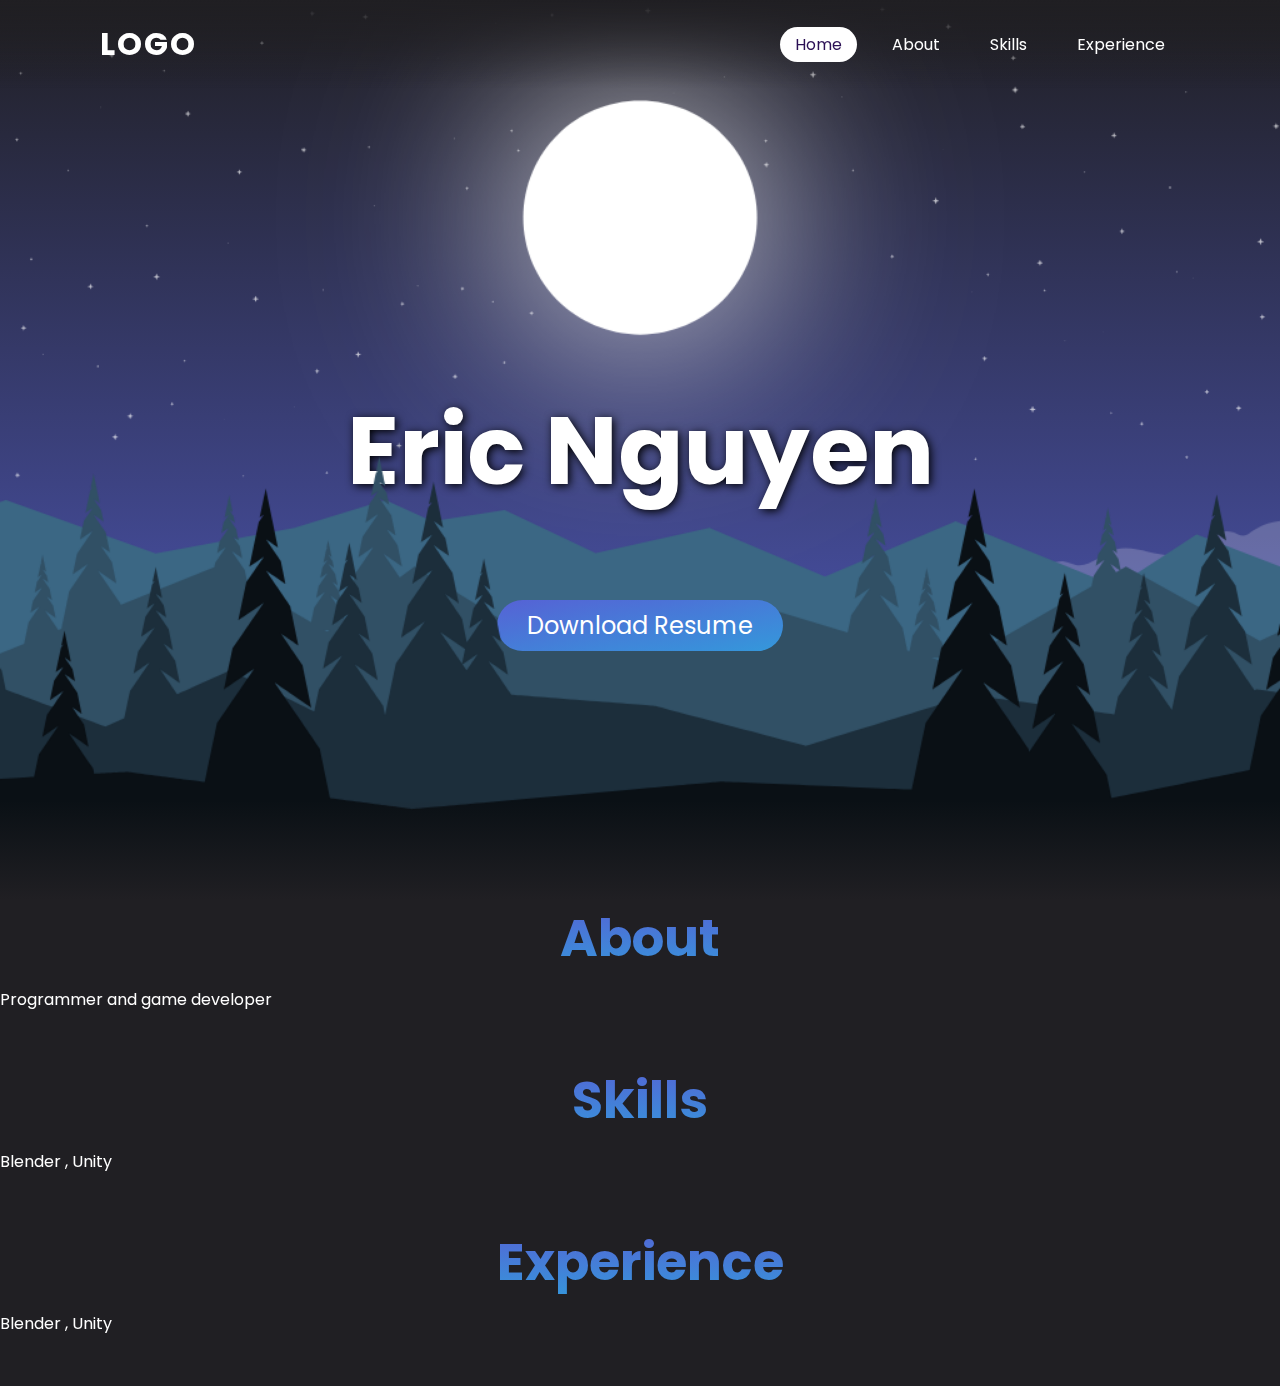
==== index.html @ a5fc2a97 "Rename myWebsite.html to index.html" ====
<!doctype html>
<html>

<head>
    <title>Eric Nguyen</title>
    <link rel="stylesheet" type="text/css" href="style.css">
</head>

<body>
    <header>
        <a href="#" class="logo">Logo</a>
        <ul>
            <li><a href="#" class="active">Home</a></li>
            <li><a href="#">About</a></li>
            <li><a href="#">Skills</a></li>
            <li><a href="#">Experience</a></li>
        </ul>
    </header>
    <div id="progressbar"></div>
    <div id="scrollPath"></div>
    <section id="home">
        <img src="stars.png" id="stars">
        <img src="moon.png" id="moon">
        <img src="l1.png" id="l1">
        <img src="l2.png" id="l2">
        <img src="l3.png" id="l3">
        <img src="l4.png" id="l4">
        <img src="fog2.png" id="fog">
        <h2 id="text">Eric Nguyen</h2>
        <a href="#" id="btn">Download Resume</a>
    </section>
    <div class="container" id="sec">
       
            <h2>About</h2>
            <p>Programmer and game developer</p><br><br>
        
       
            <h2>Skills</h2>
            <p>Blender , Unity</p><br><br>
     
      
            <h2>Experience</h2>
            <p>Blender , Unity</p><br><br>
      
    </div>

    <script>
        let stars = document.getElementById("stars");
        let moon = document.getElementById("moon");
        let l1 = document.getElementById("l1");
        let l2 = document.getElementById("l2");
        let l3 = document.getElementById("l3");
        let l4 = document.getElementById("l4");
        let fog = document.getElementById("fog");
        let text = document.getElementById("text");
        let btn = document.getElementById("btn");

        window.addEventListener("scroll", function () {
            let value = window.scrollY;
            stars.style.left = value * .25 + "px";
            moon.style.top = value * 1.05 + "px";
            btn.style.marginTop = value * .5 + "px";

            fog.style.top = value * -.2 + "px";
            // fog.style.opacity=value*-.01;

            l1.style.top = value * .1 + "px";
            l2.style.top = value * .05 + "px";
            l3.style.top = value * .02 + "px";

        })


    </script>
    <!-- <script>
        //scrollbar
        let progress = document.getElementById("progressbar");
        let totalHeight = document.body.scrollHeight - window.innerHeight;
        window.onscroll = function () {
            let progressHeight = (window.pageYOffset / totalHeight) * 100;
            progress.style.height = progressHeight + "%";
        }
    </script> -->
</body>

</html>
---- style.css ----
@import url("https://fonts.googleapis.com/css?family=Poppins:300, 400, 500, 600, 700, 800, 900&display=swap");

* {
    margin: 0;
    padding: 0;
    box-sizing: border-box;
    font-family: "Poppins", sans-serif;
    scroll-behavior: smooth;
}
/* id=#
class = . */
/*
body {
    min-height: 100vh;
    overflow-x:hidden ;
    background: linear-gradient(#201f23, #5662D5);
    /*9b59b6
    5662D5 - what we had before
    343865 - from sky
    
}
*/
header {
    position: fixed;
    top: 0;
    left: 0;
    width: 100%;
    padding: 20px 100px;
    display: flex;
    justify-content: space-between;
    align-items: center;
    z-index: 10000;
    background: linear-gradient(to bottom, #201f23, transparent);
}


header .logo {
    color: #fff;
    font-weight: 700;
    text-decoration: none;
    font-size: 2em;
    text-transform: uppercase;
    letter-spacing: 2px;
}

header ul {
    display: flex;
    justify-content: center;
    align-items: center;
}

header ul li {
    list-style: none;
    margin-left: 20px;
}

header ul li a {
    text-decoration: none;
    padding: 6px 15px;
    color: #fff;
    border-radius: 20px;
}

header ul li a:hover,
header ul li a.active {
    background: #fff;
    color: #2b1055;
}
.container {
    background: #201f23;

}
#home {
    min-height: 100vh;
    overflow-x: hidden;
    background: linear-gradient(#201f23, #5662D5);

    position: relative;
    width: 100%;
    height: 100vh;
    padding: 100px;
    display: flex;
    justify-content: center;
    align-items: center;
}

section {
    position: relative;
    width: 100%;
    height: 100vh;
    padding: 100px;
    display: flex;
    justify-content: center;
    align-items: center;
    overflow: hidden;
}

section::before {
    content: "";
    position: absolute;
    bottom: 0;
    width: 100%;
    height: 100px;
    background: linear-gradient(to top, #201f23, transparent);
    z-index: 20;

}

section img {
    position: absolute;
    top: 0;
    left: 0;
    width: 100%;
    height: 100%;
    object-fit: cover;
    pointer-events: none;
}
/*#region Imagines*/
section img#stars {
    z-index: 3;
}
section img#fog {
    z-index: 4;
}
section img#moon {
    mix-blend-mode: screen;
    transform: translateY(-200px);
    z-index: 5;
    /* transition: .1s; */
}
section img#l1 {
    z-index: 6;
}
section img#l2 {
    z-index: 8;
}
section img#l3 {
    z-index: 10;
}
section img#l4 {
    z-index: 11;
}
/*#endregion */
#text {
    position: absolute;
    color: #fff;
    white-space: nowrap;
    font-size: 7.5vw;
    z-index: 7;
    text-shadow: 2px 2px 10px #000000;
}

#btn {
    text-decoration: none;
    display: inline-block;
    padding: 8px 30px;
    border-radius: 40px;
    background: linear-gradient(to bottom right, #5662D5, #3498db);
    color: white;
    font-size: 1.5em;
    z-index: 9;
    transform: translateY(175px);
    transition: .25s;
}

.sec {
    position: relative;
    padding: 100px;
    background: #201f23;
    z-index: 30;
}

.container h2 {
    font-size: 4vw;
    margin-bottom: 10px;
    text-align: center;
    background: linear-gradient(to bottom, #5662D5, #3498db);
    -webkit-background-clip: text;
    -webkit-text-fill-color: transparent;
}

.container p {
    font-size: 1em;
    color: #fff;
}

::-webkit-scrollbar {
    width: .4vw;
}

::-webkit-scrollbar-thumb {
    background: linear-gradient(#5662D5, #3498db);
    border-radius: 10px;
}

::-webkit-scrollbar-track {
    background-color: #201f23;
}
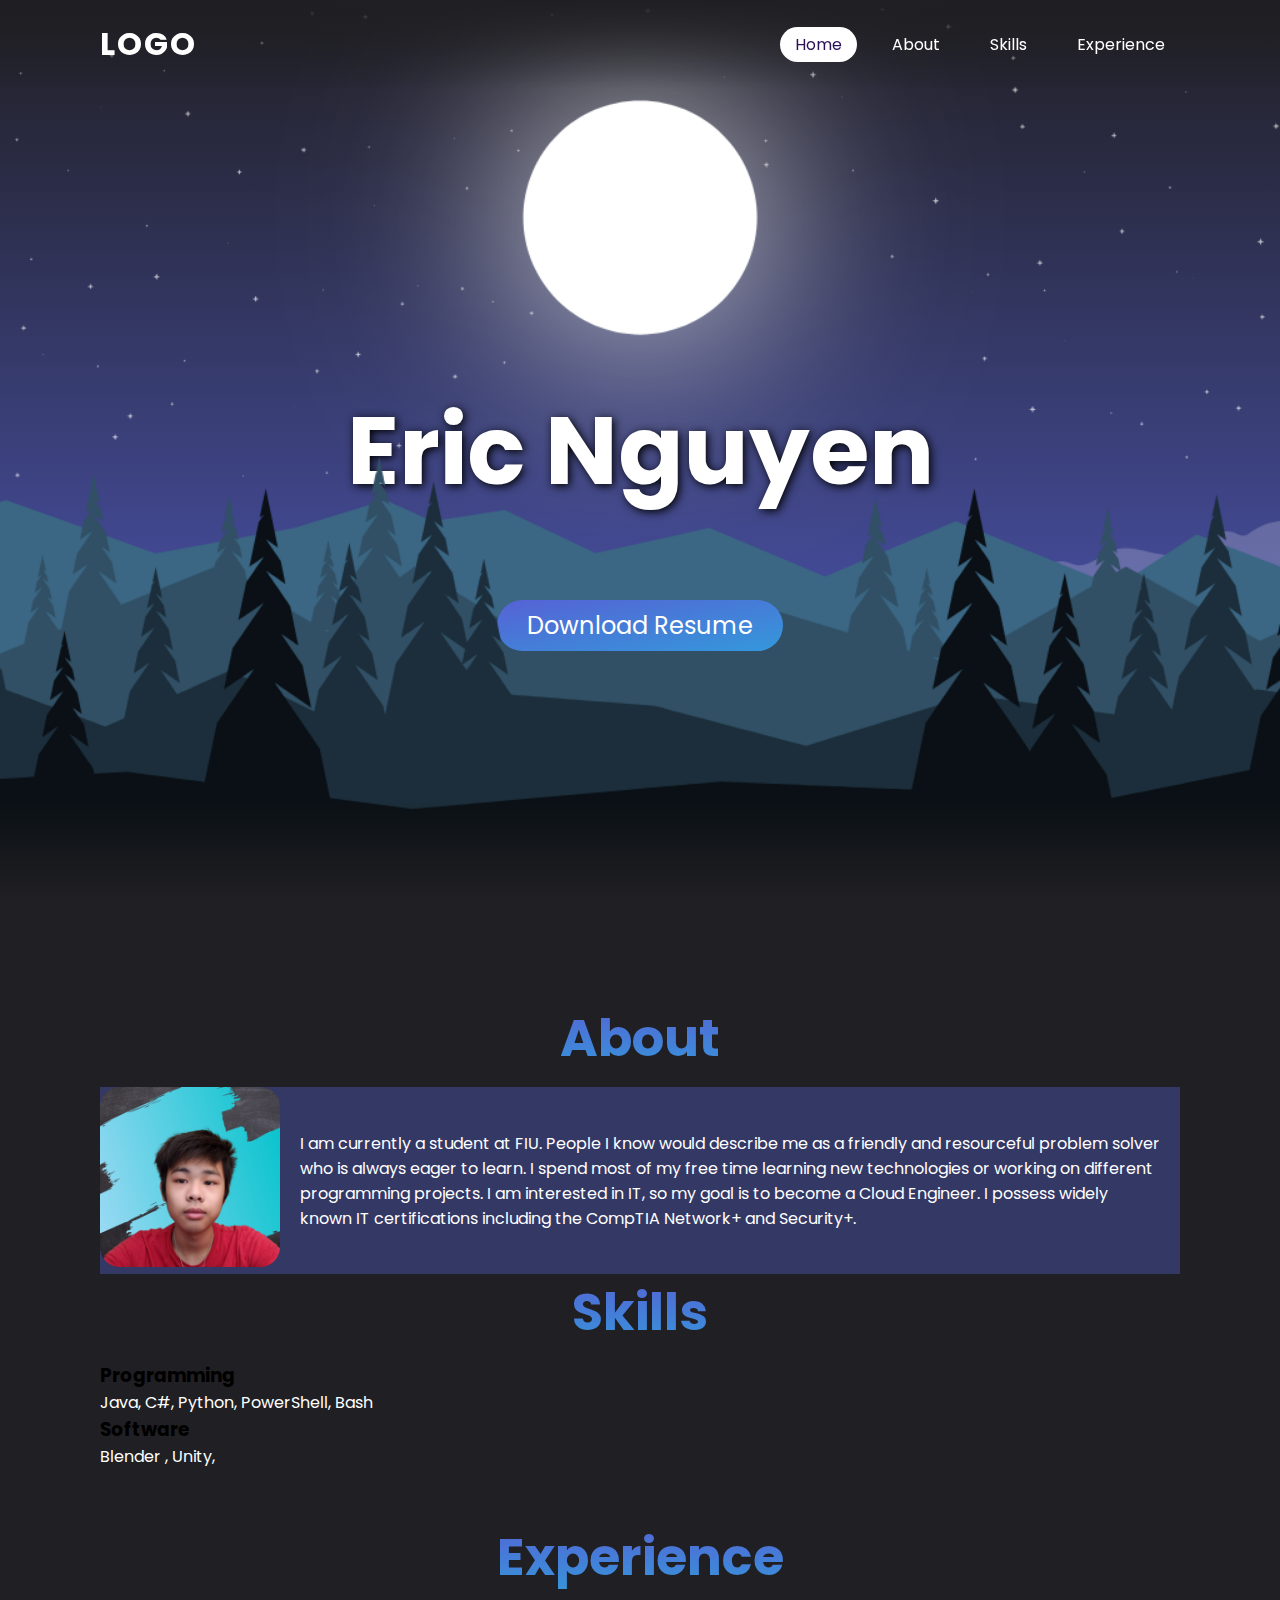
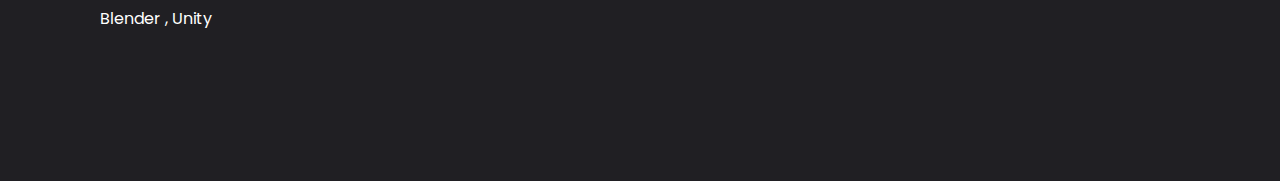
==== commit 659daffa: "Added content to about" ====
--- a/index.html
+++ b/index.html
@@ -1,76 +1,91 @@
-<!doctype html>
+<!DOCTYPE html>
 <html>
+  <head>
+    <title>Eric Nguyen</title>
+    <link rel="stylesheet" type="text/css" href="style.css" />
+  </head>
 
-<head>
-    <title>Eric Nguyen</title>
-    <link rel="stylesheet" type="text/css" href="style.css">
-</head>
-
-<body>
+  <body>
     <header>
-        <a href="#" class="logo">Logo</a>
-        <ul>
-            <li><a href="#" class="active">Home</a></li>
-            <li><a href="#">About</a></li>
-            <li><a href="#">Skills</a></li>
-            <li><a href="#">Experience</a></li>
-        </ul>
+      <a href="#" class="logo">Logo</a>
+      <ul>
+        <li><a href="#" class="active">Home</a></li>
+        <li><a href="#">About</a></li>
+        <li><a href="#">Skills</a></li>
+        <li><a href="#">Experience</a></li>
+      </ul>
     </header>
     <div id="progressbar"></div>
     <div id="scrollPath"></div>
     <section id="home">
-        <img src="stars.png" id="stars">
-        <img src="moon.png" id="moon">
-        <img src="l1.png" id="l1">
-        <img src="l2.png" id="l2">
-        <img src="l3.png" id="l3">
-        <img src="l4.png" id="l4">
-        <img src="fog2.png" id="fog">
-        <h2 id="text">Eric Nguyen</h2>
-        <a href="#" id="btn">Download Resume</a>
+      <img src="stars.png" id="stars" />
+      <img src="moon.png" id="moon" />
+      <img src="l1.png" id="l1" />
+      <img src="l2.png" id="l2" />
+      <img src="l3.png" id="l3" />
+      <img src="l4.png" id="l4" />
+      <img src="fog2.png" id="fog" />
+      <h2 id="text">Eric Nguyen</h2>
+      <a href="#" id="btn">Download Resume</a>
     </section>
-    <div class="container" id="sec">
-       
-            <h2>About</h2>
-            <p>Programmer and game developer</p><br><br>
-        
-       
-            <h2>Skills</h2>
-            <p>Blender , Unity</p><br><br>
-     
+    <div class="container">
+      <h2>About</h2>
+      <!--list certifications with logo under about section-->
+      <div class="card">
+        <div class="profilepic">
+          <img src="profile.png" />
+        </div>
+        <div class="about-text">
+          <p>
+            I am currently a student at FIU. People I know would describe me as
+            a friendly and resourceful problem solver who is always eager to
+            learn. I spend most of my free time learning new technologies or
+            working on different programming projects. I am interested in IT, so
+            my goal is to become a Cloud Engineer. I possess widely known IT
+            certifications including the CompTIA Network+ and Security+.
+          </p>
+          <br /><br />
+        </div>
+      </div>
+
+
       
-            <h2>Experience</h2>
-            <p>Blender , Unity</p><br><br>
-      
+      <h2>Skills</h2>
+      <h3>Programming</h3>
+      <p>Java, C#, Python, PowerShell, Bash</p>
+      <h3>Software</h3>
+      <p>Blender , Unity,</p>
+      <br /><br />
+
+      <h2>Experience</h2>
+      <p>Blender , Unity</p>
+      <br /><br />
     </div>
 
     <script>
-        let stars = document.getElementById("stars");
-        let moon = document.getElementById("moon");
-        let l1 = document.getElementById("l1");
-        let l2 = document.getElementById("l2");
-        let l3 = document.getElementById("l3");
-        let l4 = document.getElementById("l4");
-        let fog = document.getElementById("fog");
-        let text = document.getElementById("text");
-        let btn = document.getElementById("btn");
+      let stars = document.getElementById("stars");
+      let moon = document.getElementById("moon");
+      let l1 = document.getElementById("l1");
+      let l2 = document.getElementById("l2");
+      let l3 = document.getElementById("l3");
+      let l4 = document.getElementById("l4");
+      let fog = document.getElementById("fog");
+      let text = document.getElementById("text");
+      let btn = document.getElementById("btn");
 
-        window.addEventListener("scroll", function () {
-            let value = window.scrollY;
-            stars.style.left = value * .25 + "px";
-            moon.style.top = value * 1.05 + "px";
-            btn.style.marginTop = value * .5 + "px";
+      window.addEventListener("scroll", function () {
+        let value = window.scrollY;
+        stars.style.left = value * 0.25 + "px";
+        moon.style.top = value * 1.05 + "px";
+        btn.style.marginTop = value * 0.5 + "px";
 
-            fog.style.top = value * -.2 + "px";
-            // fog.style.opacity=value*-.01;
+        fog.style.top = value * -0.2 + "px";
+        // fog.style.opacity=value*-.01;
 
-            l1.style.top = value * .1 + "px";
-            l2.style.top = value * .05 + "px";
-            l3.style.top = value * .02 + "px";
-
-        })
-
-
+        l1.style.top = value * 0.1 + "px";
+        l2.style.top = value * 0.05 + "px";
+        l3.style.top = value * 0.02 + "px";
+      });
     </script>
     <!-- <script>
         //scrollbar
@@ -81,6 +96,5 @@
             progress.style.height = progressHeight + "%";
         }
     </script> -->
-</body>
-
+  </body>
 </html>
--- a/style.css
+++ b/style.css
@@ -20,6 +20,7 @@
     
 }
 */
+/*#region Header*/
 header {
     position: fixed;
     top: 0;
@@ -66,9 +67,23 @@
     background: #fff;
     color: #2b1055;
 }
-.container {
-    background: #201f23;
-
+/*#endregion*/
+.card{
+    display: flex;
+    justify-content: center;
+    align-items: center;
+    min-height: 20vh;
+    background: #343865;
+}
+.about-text{
+    display: flex;
+    justify-content:center;
+    padding: 20px;
+}
+.profilepic img{
+    width: 20vh;
+    height: 20vh;
+    border-radius: 20px;
 }
 #home {
     min-height: 100vh;
@@ -102,7 +117,7 @@
     width: 100%;
     height: 100px;
     background: linear-gradient(to top, #201f23, transparent);
-    z-index: 20;
+    z-index: 30;
 
 }
 
@@ -163,7 +178,8 @@
     transition: .25s;
 }
 
-.sec {
+.container { 
+    /* everything under home section */
     position: relative;
     padding: 100px;
     background: #201f23;
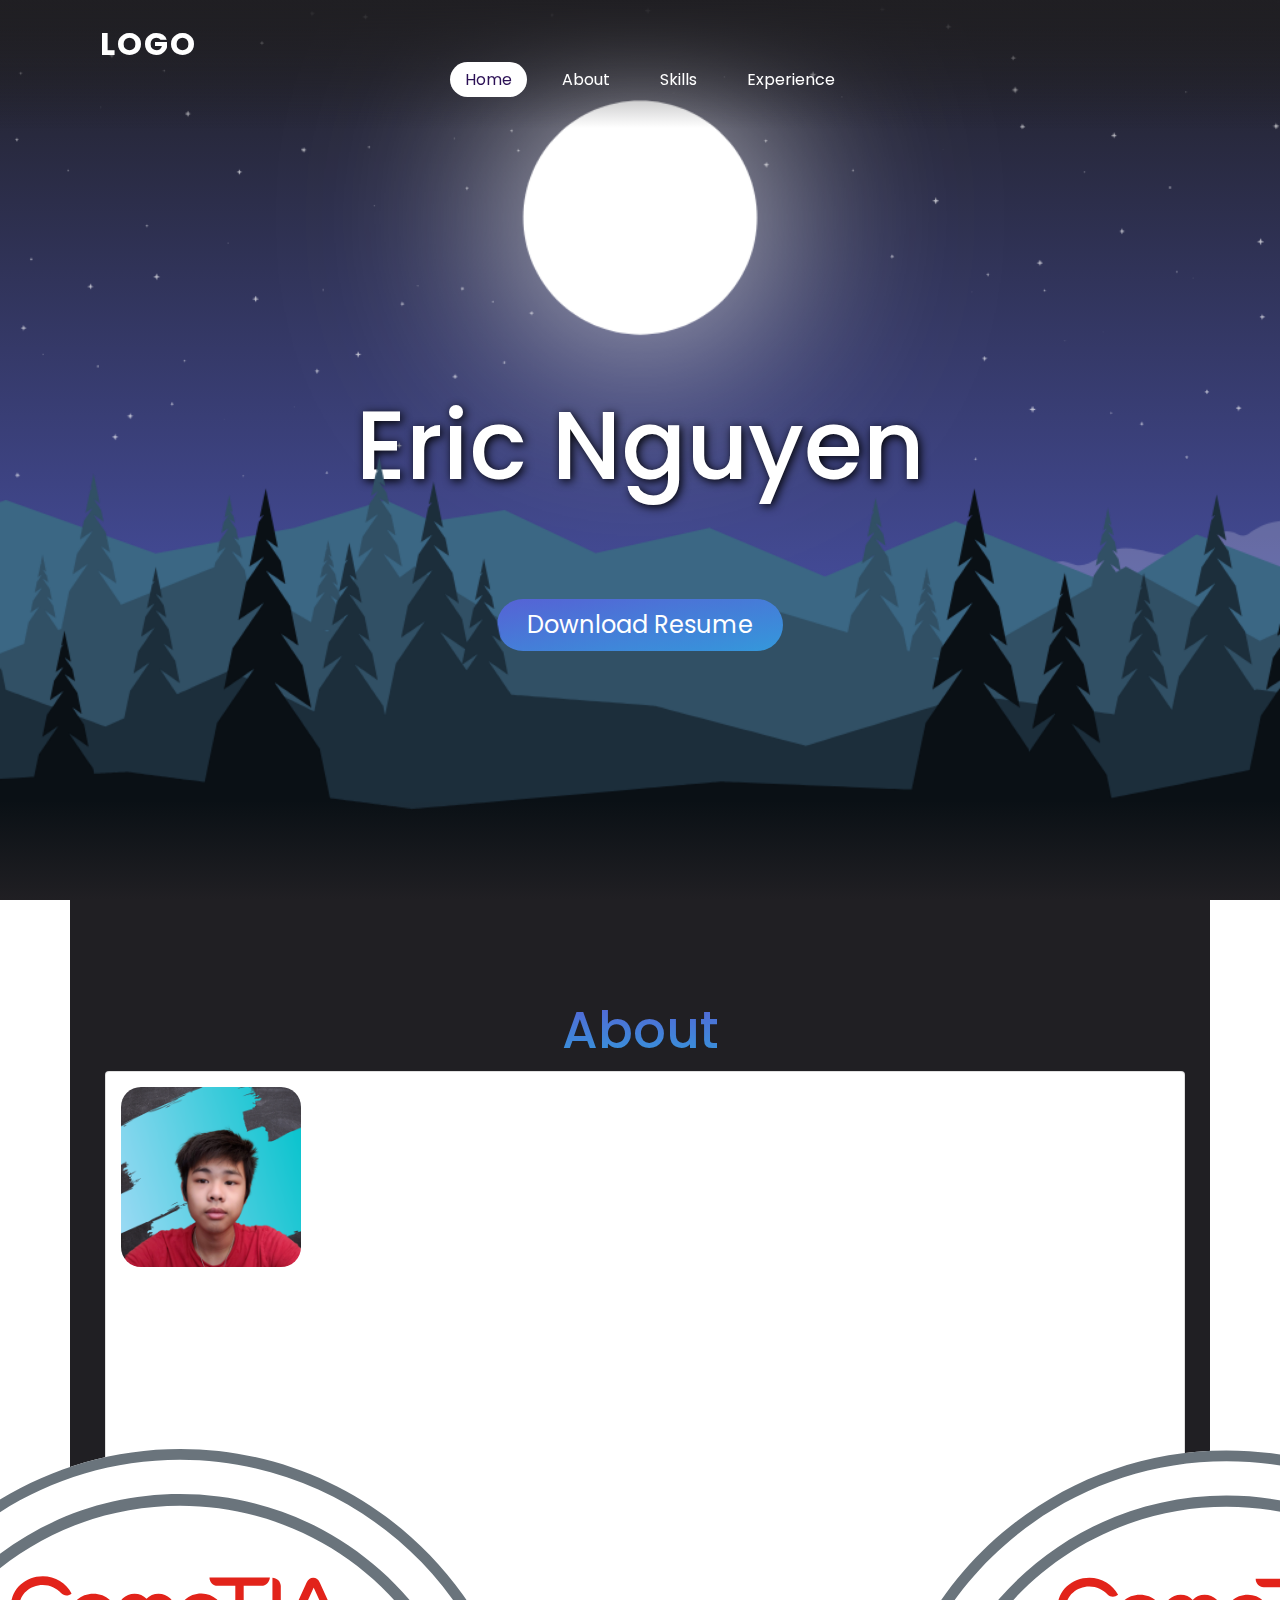
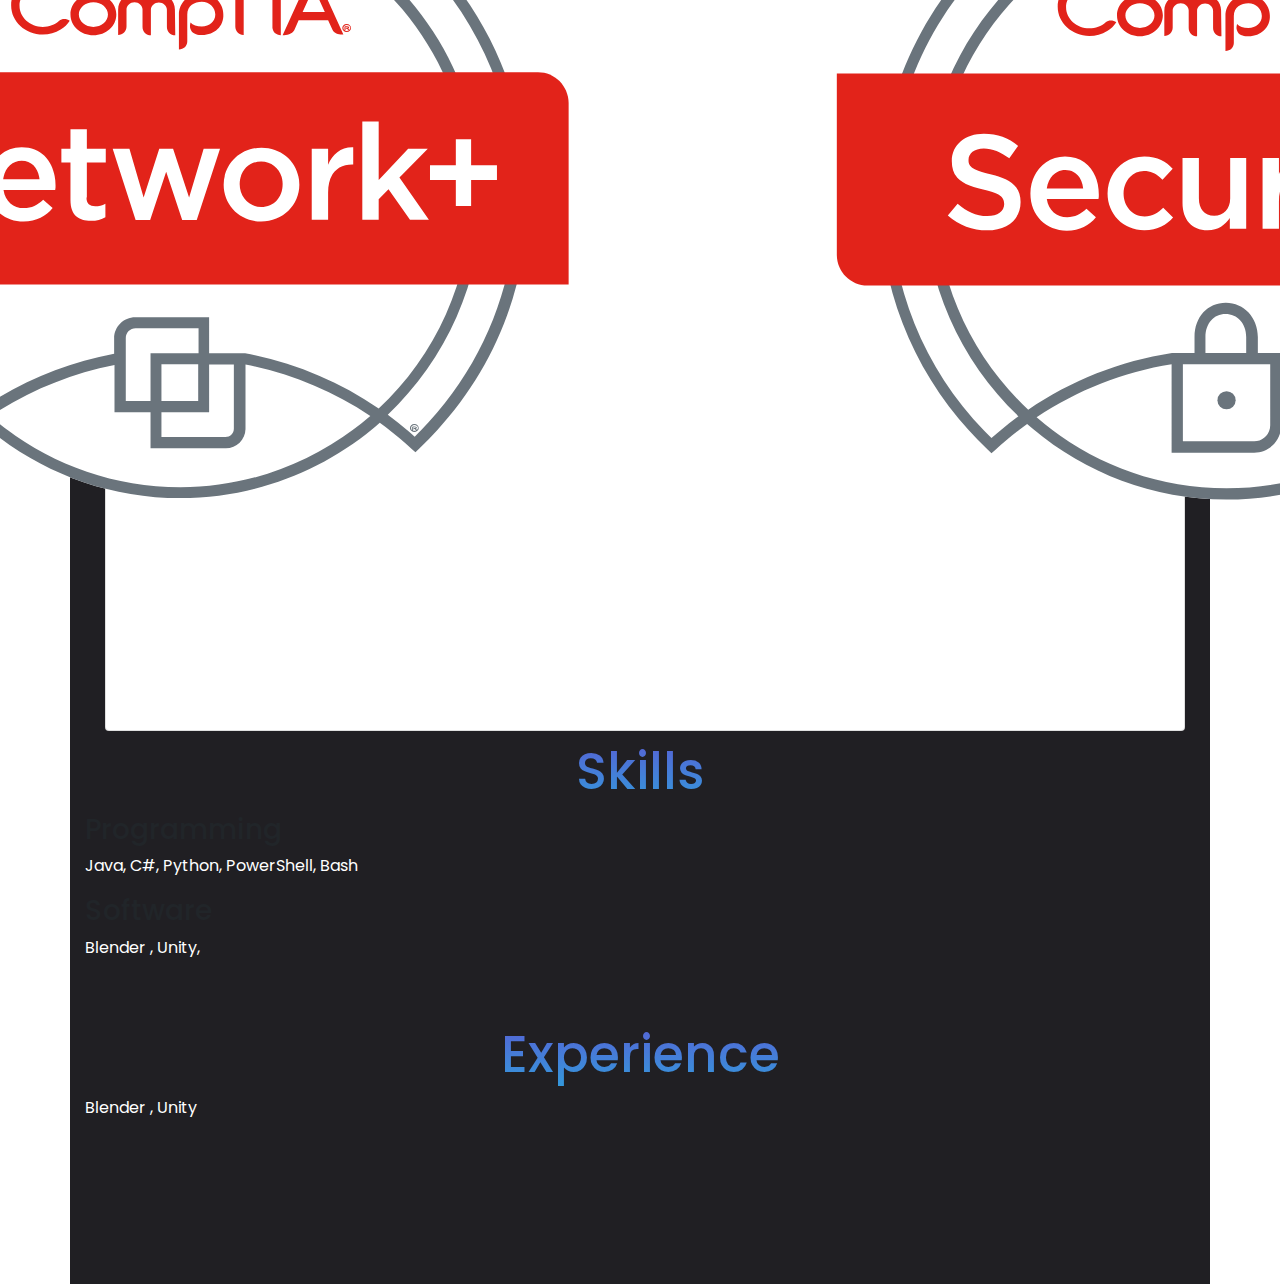
==== commit 9f2fcab6: "implemented bootstrap" ====
--- a/index.html
+++ b/index.html
@@ -3,6 +3,12 @@
   <head>
     <title>Eric Nguyen</title>
     <link rel="stylesheet" type="text/css" href="style.css" />
+    <link
+      rel="stylesheet"
+      href="https://cdn.jsdelivr.net/npm/bootstrap@4.0.0/dist/css/bootstrap.min.css"
+      integrity="sha384-Gn5384xqQ1aoWXA+058RXPxPg6fy4IWvTNh0E263XmFcJlSAwiGgFAW/dAiS6JXm"
+      crossorigin="anonymous"
+    />
   </head>
 
   <body>
@@ -39,17 +45,19 @@
           <p>
             I am currently a student at FIU. People I know would describe me as
             a friendly and resourceful problem solver who is always eager to
-            learn. I spend most of my free time learning new technologies or
-            working on different programming projects. I am interested in IT, so
-            my goal is to become a Cloud Engineer. I possess widely known IT
-            certifications including the CompTIA Network+ and Security+.
+            learn. <br /><br />I spend most of my free time learning new
+            technologies or working on different programming projects. I am
+            interested in IT, so my goal is to become a Cloud Engineer. I
+            possess widely known IT certifications including the CompTIA
+            Network+ and Security+.
           </p>
           <br /><br />
+
+          <img class="align-bottom" src="networkplus.svg" />
+          <img class="align-bottom" src="securityplus.svg" />
         </div>
       </div>
 
-
-      
       <h2>Skills</h2>
       <h3>Programming</h3>
       <p>Java, C#, Python, PowerShell, Bash</p>
@@ -87,14 +95,21 @@
         l3.style.top = value * 0.02 + "px";
       });
     </script>
-    <!-- <script>
-        //scrollbar
-        let progress = document.getElementById("progressbar");
-        let totalHeight = document.body.scrollHeight - window.innerHeight;
-        window.onscroll = function () {
-            let progressHeight = (window.pageYOffset / totalHeight) * 100;
-            progress.style.height = progressHeight + "%";
-        }
-    </script> -->
+
+    <script
+      src="https://code.jquery.com/jquery-3.2.1.slim.min.js"
+      integrity="sha384-KJ3o2DKtIkvYIK3UENzmM7KCkRr/rE9/Qpg6aAZGJwFDMVNA/GpGFF93hXpG5KkN"
+      crossorigin="anonymous"
+    ></script>
+    <script
+      src="https://cdn.jsdelivr.net/npm/popper.js@1.12.9/dist/umd/popper.min.js"
+      integrity="sha384-ApNbgh9B+Y1QKtv3Rn7W3mgPxhU9K/ScQsAP7hUibX39j7fakFPskvXusvfa0b4Q"
+      crossorigin="anonymous"
+    ></script>
+    <script
+      src="https://cdn.jsdelivr.net/npm/bootstrap@4.0.0/dist/js/bootstrap.min.js"
+      integrity="sha384-JZR6Spejh4U02d8jOt6vLEHfe/JQGiRRSQQxSfFWpi1MquVdAyjUar5+76PVCmYl"
+      crossorigin="anonymous"
+    ></script>
   </body>
 </html>
--- a/style.css
+++ b/style.css
@@ -68,17 +68,39 @@
     color: #2b1055;
 }
 /*#endregion*/
-.card{
+/* .card{
     display: flex;
     justify-content: center;
     align-items: center;
     min-height: 20vh;
     background: #343865;
+} */
+.card
+{
+    position: relative;
+    margin: 10px;
+    padding: 15px;
+    display: flex;
+    margin-left: 20px;
+    /* background: #343865; */
+}
+@media (max-width:991px) {
+    .card{
+        flex-direction: column;
+    }
 }
 .about-text{
     display: flex;
     justify-content:center;
-    padding: 20px;
+}
+.certlogo{
+    height: 100px;
+    width: 100px;
+    flex-wrap: wrap;
+}
+.profilepic{
+    max-width: 150px;
+    flex: 0 0 150px;
 }
 .profilepic img{
     width: 20vh;
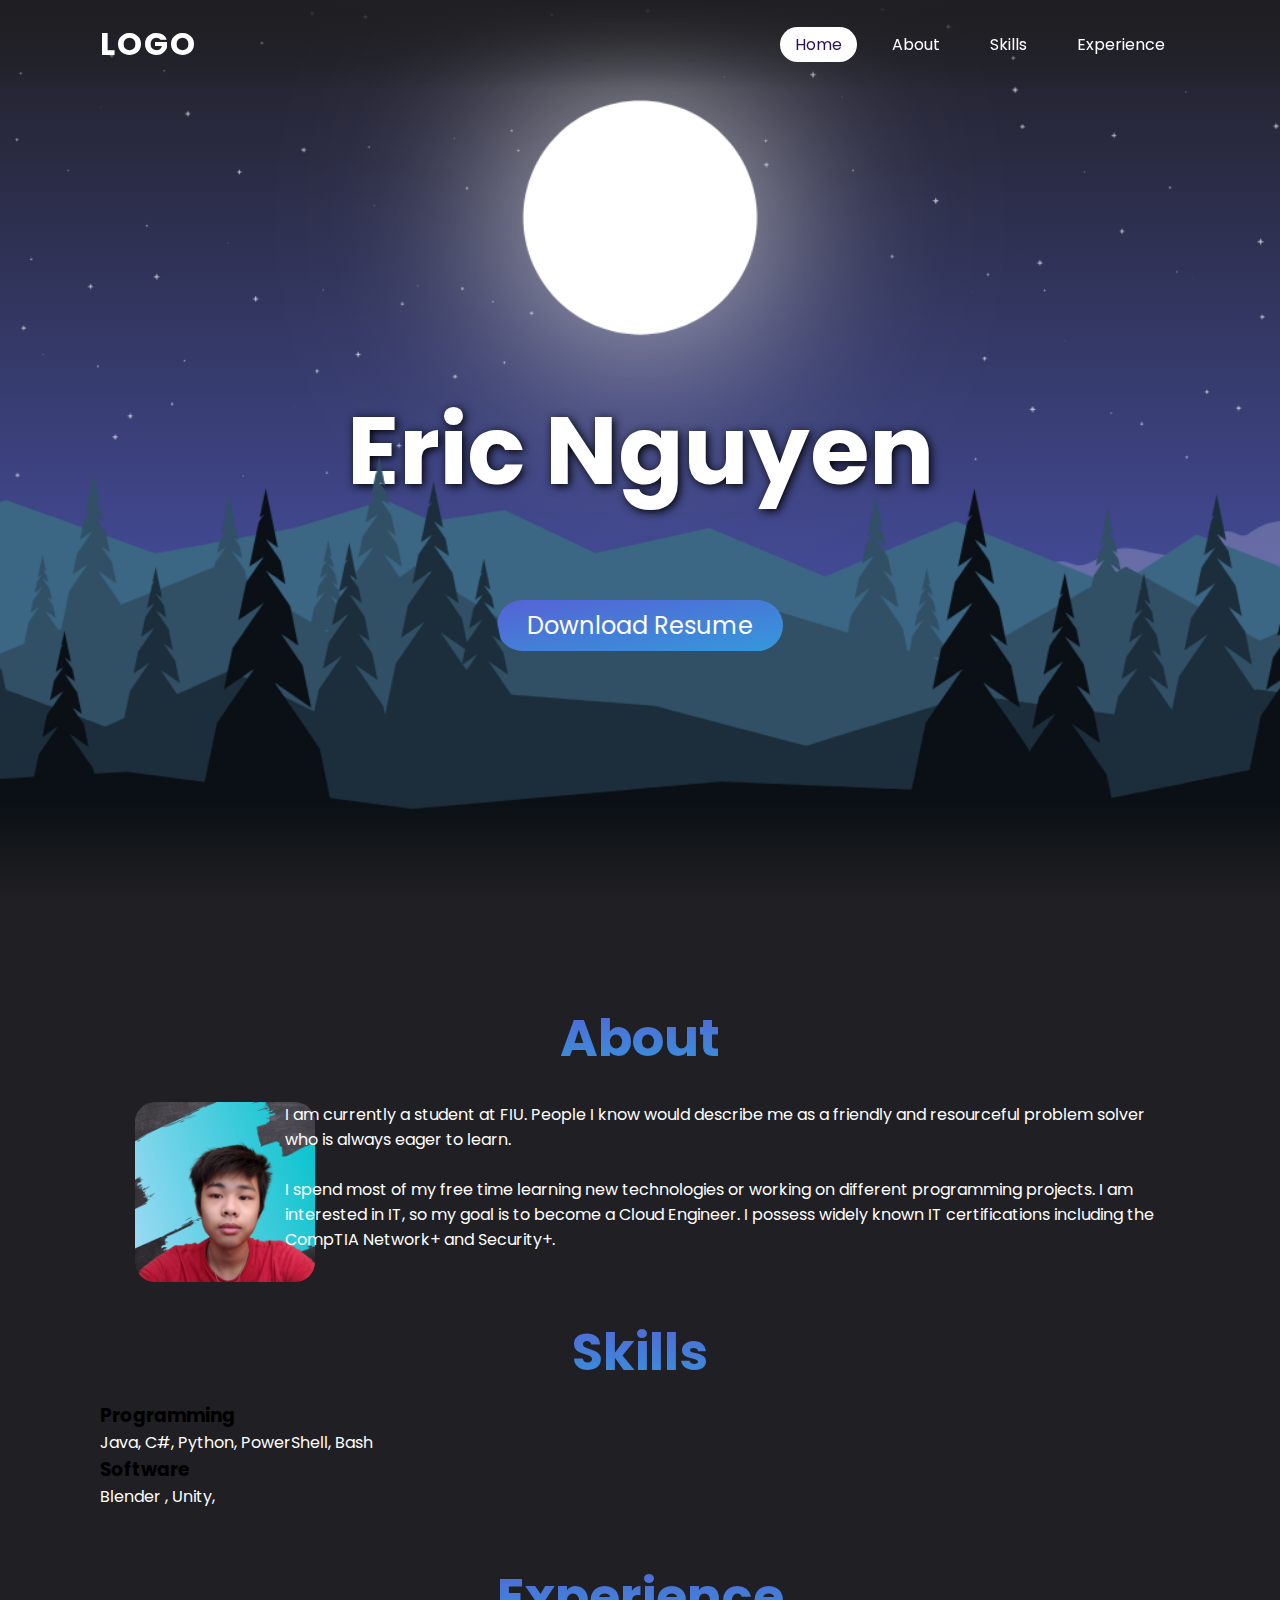
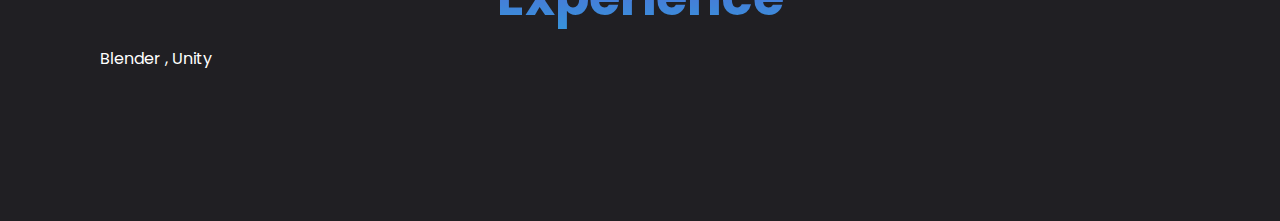
==== commit cc788c4c: "revert to working version without bootstrap" ====
--- a/index.html
+++ b/index.html
@@ -3,12 +3,12 @@
   <head>
     <title>Eric Nguyen</title>
     <link rel="stylesheet" type="text/css" href="style.css" />
-    <link
+    <!-- <link
       rel="stylesheet"
       href="https://cdn.jsdelivr.net/npm/bootstrap@4.0.0/dist/css/bootstrap.min.css"
       integrity="sha384-Gn5384xqQ1aoWXA+058RXPxPg6fy4IWvTNh0E263XmFcJlSAwiGgFAW/dAiS6JXm"
       crossorigin="anonymous"
-    />
+    /> -->
   </head>
 
   <body>
@@ -53,8 +53,7 @@
           </p>
           <br /><br />
 
-          <img class="align-bottom" src="networkplus.svg" />
-          <img class="align-bottom" src="securityplus.svg" />
+        
         </div>
       </div>
 
@@ -96,7 +95,7 @@
       });
     </script>
 
-    <script
+    <!-- <script
       src="https://code.jquery.com/jquery-3.2.1.slim.min.js"
       integrity="sha384-KJ3o2DKtIkvYIK3UENzmM7KCkRr/rE9/Qpg6aAZGJwFDMVNA/GpGFF93hXpG5KkN"
       crossorigin="anonymous"
@@ -110,6 +109,6 @@
       src="https://cdn.jsdelivr.net/npm/bootstrap@4.0.0/dist/js/bootstrap.min.js"
       integrity="sha384-JZR6Spejh4U02d8jOt6vLEHfe/JQGiRRSQQxSfFWpi1MquVdAyjUar5+76PVCmYl"
       crossorigin="anonymous"
-    ></script>
+    ></script> -->
   </body>
 </html>
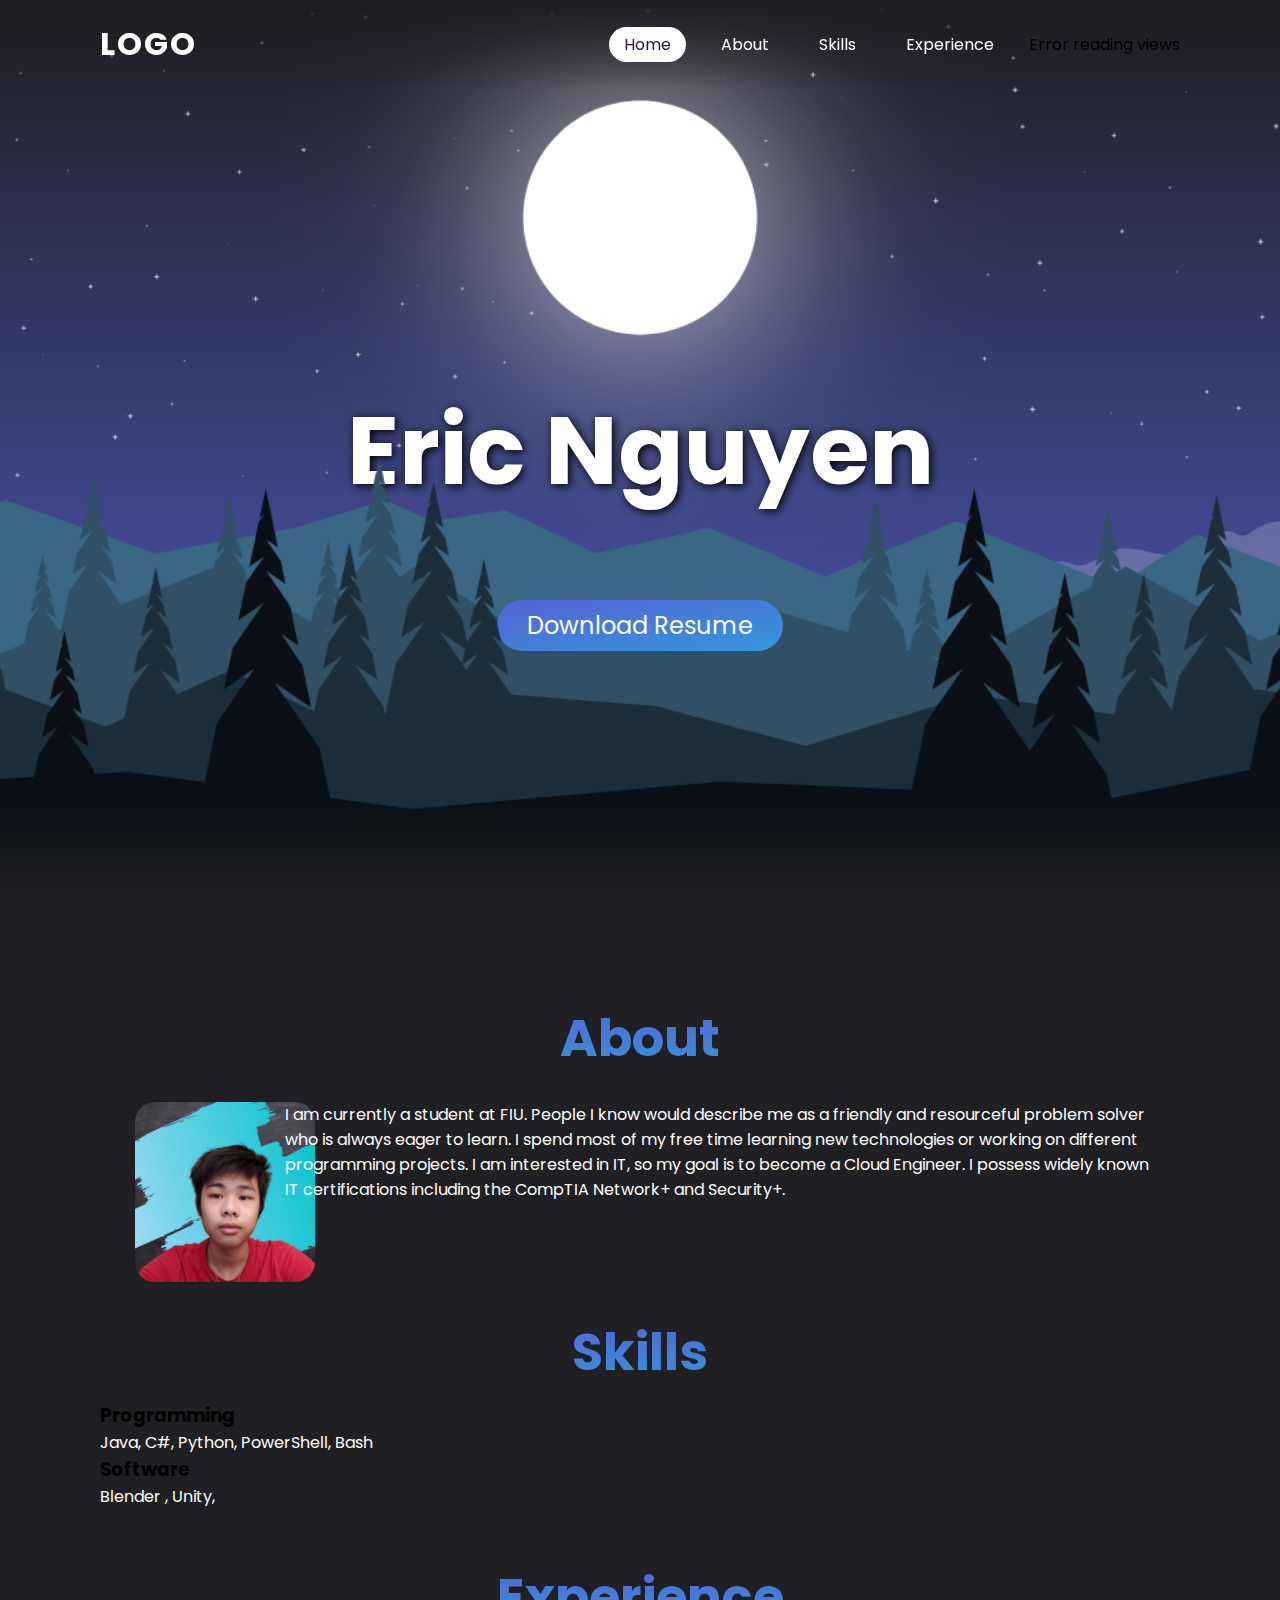
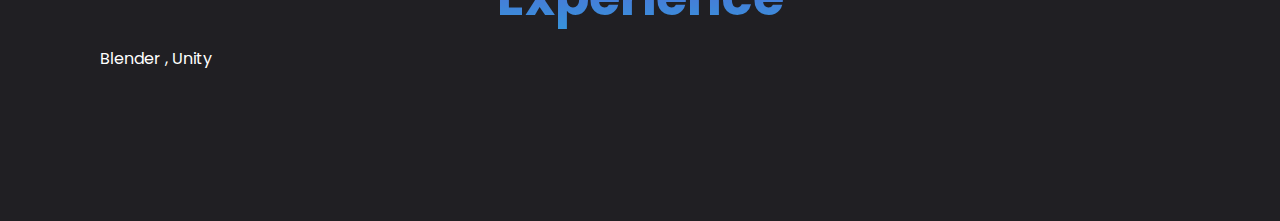
==== commit e28aff41: "Update index.html" ====
--- a/index.html
+++ b/index.html
@@ -1,114 +1,110 @@
 <!DOCTYPE html>
 <html>
-  <head>
-    <title>Eric Nguyen</title>
-    <link rel="stylesheet" type="text/css" href="style.css" />
-    <!-- <link
-      rel="stylesheet"
-      href="https://cdn.jsdelivr.net/npm/bootstrap@4.0.0/dist/css/bootstrap.min.css"
-      integrity="sha384-Gn5384xqQ1aoWXA+058RXPxPg6fy4IWvTNh0E263XmFcJlSAwiGgFAW/dAiS6JXm"
-      crossorigin="anonymous"
-    /> -->
-  </head>
+<head>
+  <title>Eric Nguyen</title>
+  <link rel="stylesheet" type="text/css" href="style.css" />
+</head>
+<script>
 
-  <body>
-    <header>
-      <a href="#" class="logo">Logo</a>
-      <ul>
-        <li><a href="#" class="active">Home</a></li>
-        <li><a href="#">About</a></li>
-        <li><a href="#">Skills</a></li>
-        <li><a href="#">Experience</a></li>
-      </ul>
-    </header>
-    <div id="progressbar"></div>
-    <div id="scrollPath"></div>
-    <section id="home">
-      <img src="stars.png" id="stars" />
-      <img src="moon.png" id="moon" />
-      <img src="l1.png" id="l1" />
-      <img src="l2.png" id="l2" />
-      <img src="l3.png" id="l3" />
-      <img src="l4.png" id="l4" />
-      <img src="fog2.png" id="fog" />
-      <h2 id="text">Eric Nguyen</h2>
-      <a href="#" id="btn">Download Resume</a>
-    </section>
-    <div class="container">
-      <h2>About</h2>
-      <!--list certifications with logo under about section-->
-      <div class="card">
-        <div class="profilepic">
-          <img src="profile.png" />
-        </div>
-        <div class="about-text">
-          <p>
-            I am currently a student at FIU. People I know would describe me as
-            a friendly and resourceful problem solver who is always eager to
-            learn. <br /><br />I spend most of my free time learning new
-            technologies or working on different programming projects. I am
-            interested in IT, so my goal is to become a Cloud Engineer. I
-            possess widely known IT certifications including the CompTIA
-            Network+ and Security+.
-          </p>
-          <br /><br />
+  // JavaScript Code
+const counter = document.querySelector(".counter-number");
+async function updateCounter() {
+  let response= await fetch("https://bplc5dirpyhmpmbikbnr2nrr4a0hpiqe.lambda-url.us-east-1.on.aws/");
+  let data = await response.json();
+  counter.innerHTML = 'Views: ${data}';
+}
+updateCounter()
+</script>
+<body>
+  <header>
+    <a href="#" class="logo">Logo</a>
+    <ul>
+      <li><a href="#" class="active">Home</a></li>
+      <li><a href="#">About</a></li>
+      <li><a href="#">Skills</a></li>
+      <li><a href="#">Experience</a></li>
+      <li><div class="counter-number" href="#">Error reading views</a></li>
 
-        
-        </div>
+    </ul>
+  </header>
+  <div id="progressbar"></div>
+  <div id="scrollPath"></div>
+  <section id="home">
+    <img src="stars.png" id="stars" />
+    <img src="moon.png" id="moon" />
+    <img src="l1.png" id="l1" />
+    <img src="l2.png" id="l2" />
+    <img src="l3.png" id="l3" />
+    <img src="l4.png" id="l4" />
+    <img src="fog2.png" id="fog" />
+    <h2 id="text">Eric Nguyen</h2>
+    <a href="#" id="btn">Download Resume</a>
+  </section>
+  <div class="container">
+    <h2>About</h2>
+    <!--list certifications with logo under about section-->
+    <div class="card">
+      <div class="profilepic">
+        <img src="profile.png" />
       </div>
+      <div class="about-text">
+        <p>
+          I am currently a student at FIU. People I know would describe me as
+          a friendly and resourceful problem solver who is always eager to
+          learn. I spend most of my free time learning new technologies or
+          working on different programming projects. I am interested in IT, so
+          my goal is to become a Cloud Engineer. I possess widely known IT
+          certifications including the CompTIA Network+ and Security+.
+        </p>
+        <br /><br />
+      </div>
+    </div>
+    
+    <h2>Skills</h2>
+    <h3>Programming</h3>
+    <p>Java, C#, Python, PowerShell, Bash</p>
+    <h3>Software</h3>
+    <p>Blender , Unity,</p>
+    <br /><br />
 
-      <h2>Skills</h2>
-      <h3>Programming</h3>
-      <p>Java, C#, Python, PowerShell, Bash</p>
-      <h3>Software</h3>
-      <p>Blender , Unity,</p>
-      <br /><br />
+    <h2>Experience</h2>
+    <p>Blender , Unity</p>
+    <br /><br />
+  </div>
 
-      <h2>Experience</h2>
-      <p>Blender , Unity</p>
-      <br /><br />
-    </div>
+  <script>
+    let stars = document.getElementById("stars");
+    let moon = document.getElementById("moon");
+    let l1 = document.getElementById("l1");
+    let l2 = document.getElementById("l2");
+    let l3 = document.getElementById("l3");
+    let l4 = document.getElementById("l4");
+    let fog = document.getElementById("fog");
+    let text = document.getElementById("text");
+    let btn = document.getElementById("btn");
 
-    <script>
-      let stars = document.getElementById("stars");
-      let moon = document.getElementById("moon");
-      let l1 = document.getElementById("l1");
-      let l2 = document.getElementById("l2");
-      let l3 = document.getElementById("l3");
-      let l4 = document.getElementById("l4");
-      let fog = document.getElementById("fog");
-      let text = document.getElementById("text");
-      let btn = document.getElementById("btn");
+    window.addEventListener("scroll", function () {
+      let value = window.scrollY;
+      stars.style.left = value * 0.25 + "px";
+      moon.style.top = value * 1.05 + "px";
+      btn.style.marginTop = value * 0.5 + "px";
 
-      window.addEventListener("scroll", function () {
-        let value = window.scrollY;
-        stars.style.left = value * 0.25 + "px";
-        moon.style.top = value * 1.05 + "px";
-        btn.style.marginTop = value * 0.5 + "px";
+      fog.style.top = value * -0.2 + "px";
+      // fog.style.opacity=value*-.01;
 
-        fog.style.top = value * -0.2 + "px";
-        // fog.style.opacity=value*-.01;
-
-        l1.style.top = value * 0.1 + "px";
-        l2.style.top = value * 0.05 + "px";
-        l3.style.top = value * 0.02 + "px";
-      });
-    </script>
-
-    <!-- <script
-      src="https://code.jquery.com/jquery-3.2.1.slim.min.js"
-      integrity="sha384-KJ3o2DKtIkvYIK3UENzmM7KCkRr/rE9/Qpg6aAZGJwFDMVNA/GpGFF93hXpG5KkN"
-      crossorigin="anonymous"
-    ></script>
-    <script
-      src="https://cdn.jsdelivr.net/npm/popper.js@1.12.9/dist/umd/popper.min.js"
-      integrity="sha384-ApNbgh9B+Y1QKtv3Rn7W3mgPxhU9K/ScQsAP7hUibX39j7fakFPskvXusvfa0b4Q"
-      crossorigin="anonymous"
-    ></script>
-    <script
-      src="https://cdn.jsdelivr.net/npm/bootstrap@4.0.0/dist/js/bootstrap.min.js"
-      integrity="sha384-JZR6Spejh4U02d8jOt6vLEHfe/JQGiRRSQQxSfFWpi1MquVdAyjUar5+76PVCmYl"
-      crossorigin="anonymous"
-    ></script> -->
-  </body>
+      l1.style.top = value * 0.1 + "px";
+      l2.style.top = value * 0.05 + "px";
+      l3.style.top = value * 0.02 + "px";
+    });
+  </script>
+  <script>
+    //scrollbar
+    let progress = document.getElementById("progressbar");
+    let totalHeight = document.body.scrollHeight - window.innerHeight;
+    window.onscroll = function () {
+      let progressHeight = (window.pageYOffset / totalHeight) * 100;
+      progress.style.height = progressHeight + "%";
+    }
+  </script>
+</body>
 </html>
